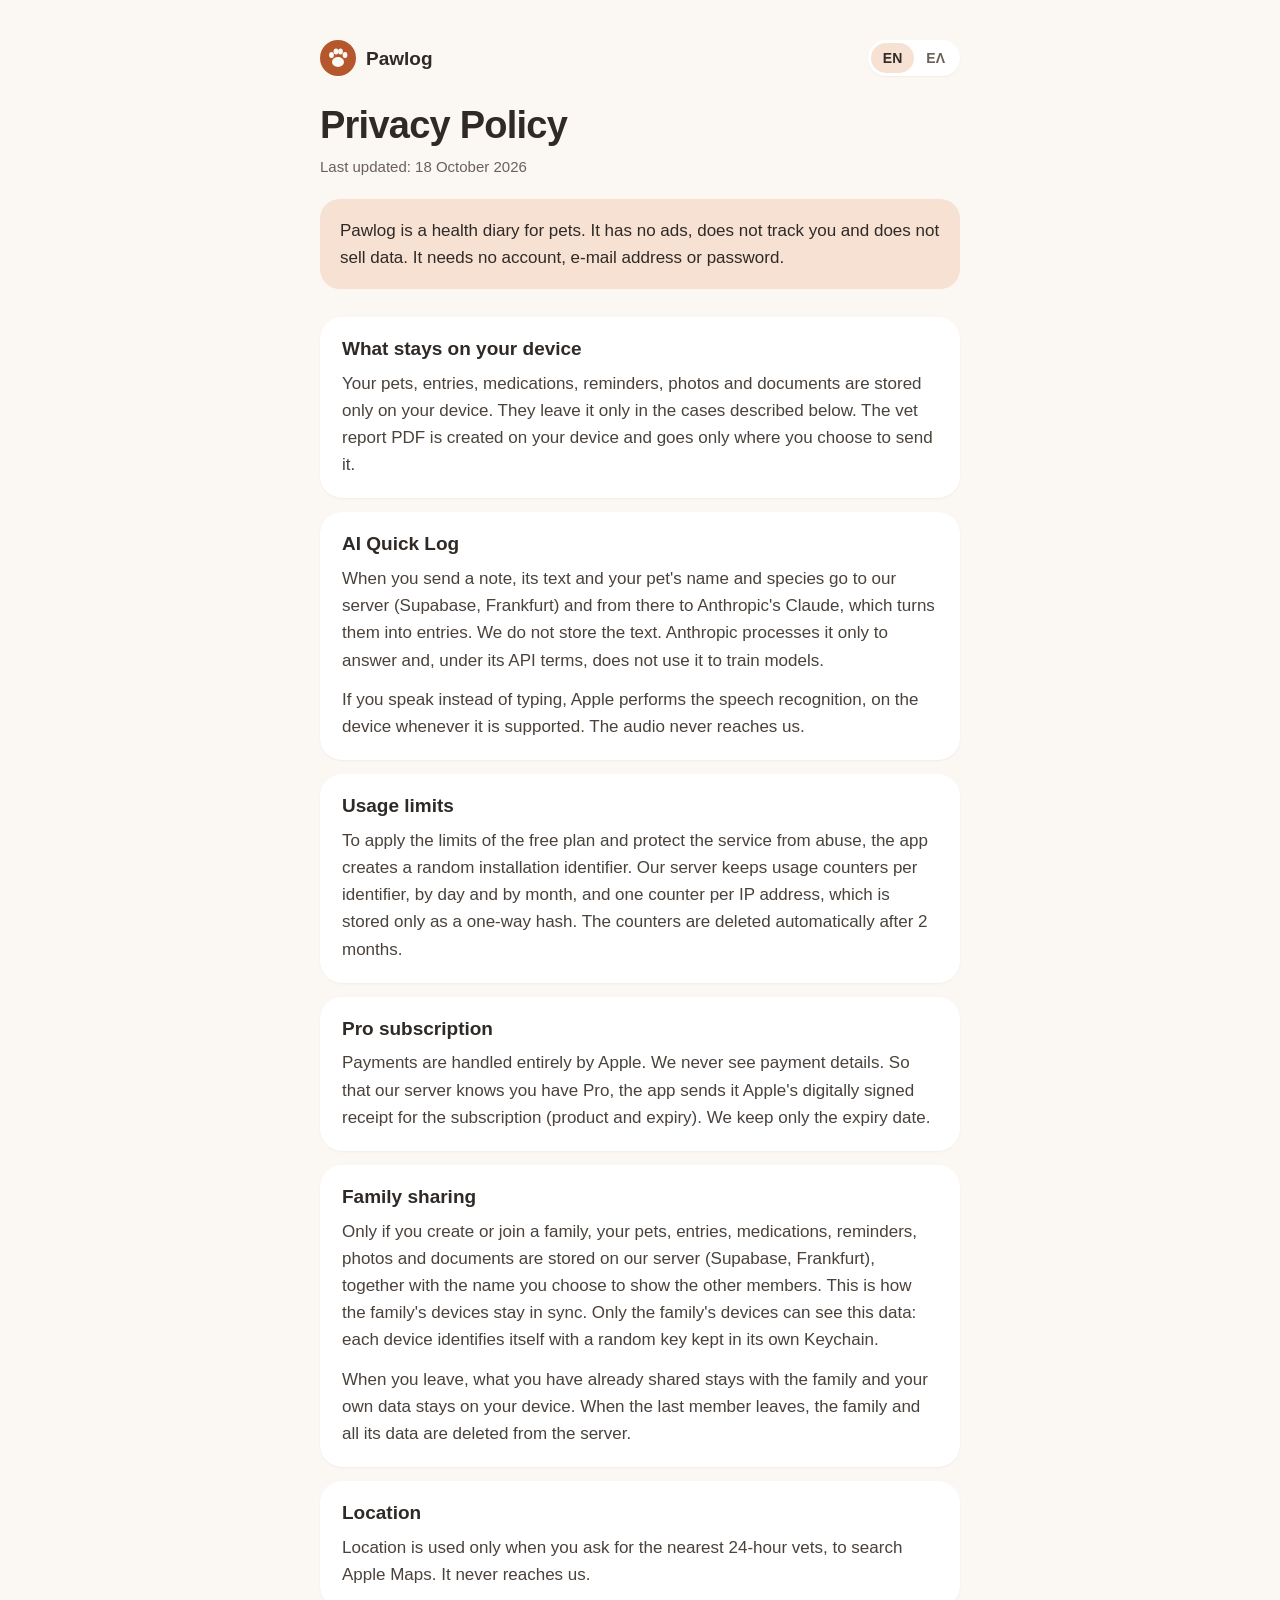
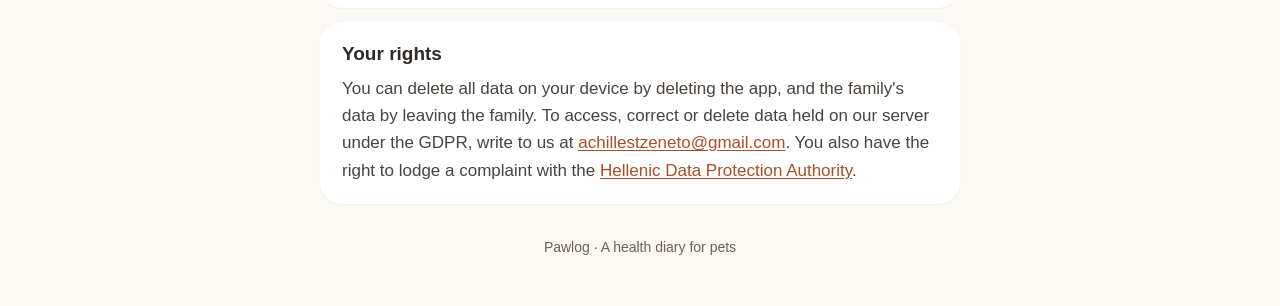
==== privacy.html @ 6c59931b "Add contact e-mail and bilingual privacy page for GitHub Pages - privacy.md: GDPR contact e-mail - d" ====
<!doctype html>
<html lang="en" data-lang="en">
<head>
<meta charset="utf-8">
<meta name="viewport" content="width=device-width, initial-scale=1, viewport-fit=cover">
<title>Privacy Policy · Pawlog</title>
<meta name="description" content="How Pawlog handles your data and your pet's.">
<!-- English and Greek. The Greek text matches Pawlog/Resources/privacy.md, which the app shows. Keep them in step. -->
<style>
  :root {
    color-scheme: light dark;
    --ground: #FBF7F2;
    --card: #FFFFFF;
    --ink: #2F2A26;
    --body: #4A423B;
    --muted: #6B6158;
    --accent: #B5562C;
    --link: #A94E27;
    --tint: #F7E1D3;
    --rule: rgba(47, 42, 38, 0.08);
  }
  @media (prefers-color-scheme: dark) {
    :root {
      --ground: #1C1917;
      --card: #26221F;
      --ink: #F5EFE9;
      --body: #D9D0C7;
      --muted: #A89A8C;
      --accent: #E07A4B;
      --link: #F08D5E;
      --tint: #3A2A21;
      --rule: rgba(245, 239, 233, 0.1);
    }
  }
  * { box-sizing: border-box; }
  html { -webkit-text-size-adjust: 100%; }
  body {
    margin: 0;
    background: var(--ground);
    color: var(--body);
    font: 17px/1.6 -apple-system, BlinkMacSystemFont, "SF Pro Text", "Segoe UI", Roboto, "Helvetica Neue", Arial, sans-serif;
  }
  main {
    max-width: 680px;
    margin: 0 auto;
    padding: max(40px, env(safe-area-inset-top)) 20px max(48px, env(safe-area-inset-bottom));
  }
  .brand {
    display: flex;
    align-items: center;
    gap: 10px;
    color: var(--ink);
    font: 800 19px/1 ui-rounded, "SF Pro Rounded", -apple-system, sans-serif;
    margin-bottom: 28px;
  }
  .brand svg { width: 36px; height: 36px; flex: none; }
  h1 {
    color: var(--ink);
    font: 800 clamp(30px, 7vw, 38px)/1.12 ui-rounded, "SF Pro Rounded", -apple-system, sans-serif;
    letter-spacing: -0.02em;
    margin: 0 0 8px;
  }
  .updated { color: var(--muted); font-size: 15px; margin: 0 0 20px; }
  .lead {
    background: var(--tint);
    color: var(--ink);
    border-radius: 20px;
    padding: 18px 20px;
    margin: 0 0 28px;
  }
  section {
    background: var(--card);
    border-radius: 22px;
    padding: 20px 22px;
    margin: 0 0 14px;
    box-shadow: 0 1px 2px rgba(80, 50, 20, 0.05);
  }
  h2 {
    color: var(--ink);
    font: 800 19px/1.3 ui-rounded, "SF Pro Rounded", -apple-system, sans-serif;
    margin: 0 0 8px;
  }
  p { margin: 0 0 12px; }
  section p:last-child { margin-bottom: 0; }
  a { color: var(--link); text-underline-offset: 2px; }
  footer {
    color: var(--muted);
    font-size: 14px;
    text-align: center;
    margin-top: 32px;
  }
  .top {
    display: flex;
    align-items: center;
    justify-content: space-between;
    gap: 12px;
    margin-bottom: 28px;
  }
  .top .brand { margin-bottom: 0; }
  .langs {
    display: inline-flex;
    background: var(--card);
    border-radius: 999px;
    padding: 3px;
    box-shadow: 0 1px 2px rgba(80, 50, 20, 0.05);
  }
  .langs a {
    color: var(--muted);
    font: 700 14px/1 ui-rounded, "SF Pro Rounded", -apple-system, sans-serif;
    text-decoration: none;
    padding: 8px 12px;
    border-radius: 999px;
  }
  .langs a[aria-current="true"] { background: var(--tint); color: var(--ink); }
  html[data-lang="en"] article[lang="el"],
  html[data-lang="el"] article[lang="en"] { display: none; }
</style>
</head>
<body>
<main>
  <div class="top">
    <div class="brand">
    <svg viewBox="0 0 36 36" aria-hidden="true">
      <circle cx="18" cy="18" r="18" fill="#B5562C"/>
      <g fill="#FBF7F2">
        <ellipse cx="18" cy="22" rx="6" ry="5"/>
        <ellipse cx="11.5" cy="15" rx="2.4" ry="3"/>
        <ellipse cx="16" cy="11.5" rx="2.4" ry="3"/>
        <ellipse cx="20.5" cy="11.5" rx="2.4" ry="3"/>
        <ellipse cx="25" cy="15" rx="2.4" ry="3"/>
      </g>
    </svg>
    Pawlog
    </div>
    <nav class="langs" aria-label="Language / Γλώσσα">
      <a href="?lang=en" data-set="en" hreflang="en">EN</a>
      <a href="?lang=el" data-set="el" hreflang="el">ΕΛ</a>
    </nav>
  </div>

  <article lang="en">
    <h1>Privacy Policy</h1>
    <p class="updated">Last updated: 18 October 2026</p>

    <p class="lead">Pawlog is a health diary for pets. It has no ads, does not track you and does not sell data. It needs no account, e-mail address or password.</p>

    <section>
      <h2>What stays on your device</h2>
      <p>Your pets, entries, medications, reminders, photos and documents are stored only on your device. They leave it only in the cases described below. The vet report PDF is created on your device and goes only where you choose to send it.</p>
    </section>

    <section>
      <h2>AI Quick Log</h2>
      <p>When you send a note, its text and your pet's name and species go to our server (Supabase, Frankfurt) and from there to Anthropic's Claude, which turns them into entries. We do not store the text. Anthropic processes it only to answer and, under its API terms, does not use it to train models.</p>
      <p>If you speak instead of typing, Apple performs the speech recognition, on the device whenever it is supported. The audio never reaches us.</p>
    </section>

    <section>
      <h2>Usage limits</h2>
      <p>To apply the limits of the free plan and protect the service from abuse, the app creates a random installation identifier. Our server keeps usage counters per identifier, by day and by month, and one counter per IP address, which is stored only as a one-way hash. The counters are deleted automatically after 2 months.</p>
    </section>

    <section>
      <h2>Pro subscription</h2>
      <p>Payments are handled entirely by Apple. We never see payment details. So that our server knows you have Pro, the app sends it Apple's digitally signed receipt for the subscription (product and expiry). We keep only the expiry date.</p>
    </section>

    <section>
      <h2>Family sharing</h2>
      <p>Only if you create or join a family, your pets, entries, medications, reminders, photos and documents are stored on our server (Supabase, Frankfurt), together with the name you choose to show the other members. This is how the family's devices stay in sync. Only the family's devices can see this data: each device identifies itself with a random key kept in its own Keychain.</p>
      <p>When you leave, what you have already shared stays with the family and your own data stays on your device. When the last member leaves, the family and all its data are deleted from the server.</p>
    </section>

    <section>
      <h2>Location</h2>
      <p>Location is used only when you ask for the nearest 24-hour vets, to search Apple Maps. It never reaches us.</p>
    </section>

    <section>
      <h2>Your rights</h2>
      <p>You can delete all data on your device by deleting the app, and the family's data by leaving the family. To access, correct or delete data held on our server under the GDPR, write to us at <a href="mailto:achillestzeneto@gmail.com">achillestzeneto@gmail.com</a>. You also have the right to lodge a complaint with the <a href="https://www.dpa.gr/en">Hellenic Data Protection Authority</a>.</p>
    </section>

    <footer>Pawlog · A health diary for pets</footer>
  </article>

  <article lang="el">
    <h1>Πολιτική απορρήτου</h1>
    <p class="updated">Τελευταία ενημέρωση: 18 Οκτωβρίου 2026</p>

    <p class="lead">Το Pawlog είναι ημερολόγιο υγείας για κατοικίδια. Δεν έχει διαφημίσεις, δεν σε παρακολουθεί και δεν πουλά δεδομένα. Δεν χρειάζεται λογαριασμό, e-mail ή κωδικό.</p>

    <section>
      <h2>Τι μένει στη συσκευή σου</h2>
      <p>Τα κατοικίδια, οι καταγραφές, τα φάρμακα, οι υπενθυμίσεις, οι φωτογραφίες και τα έγγραφα αποθηκεύονται μόνο στη συσκευή σου. Φεύγουν από αυτήν μόνο στις περιπτώσεις που περιγράφονται παρακάτω. Το PDF για τον κτηνίατρο δημιουργείται στη συσκευή και στέλνεται μόνο όπου επιλέξεις εσύ.</p>
    </section>

    <section>
      <h2>Γρήγορη καταγραφή με AI</h2>
      <p>Όταν πατάς αποστολή, το κείμενο της σημείωσης, το όνομα και το είδος του κατοικιδίου στέλνονται στον server μας (Supabase, Φρανκφούρτη) και από εκεί στο Claude της Anthropic, που τα μετατρέπει σε καταγραφές. Εμείς δεν αποθηκεύουμε το κείμενο. Η Anthropic το επεξεργάζεται μόνο για να απαντήσει και δεν το χρησιμοποιεί για εκπαίδευση μοντέλων, σύμφωνα με τους όρους της για το API.</p>
      <p>Αν μιλήσεις αντί να γράψεις, η αναγνώριση ομιλίας γίνεται από την Apple, στη συσκευή όποτε αυτό υποστηρίζεται. Ο ήχος δεν φτάνει ποτέ σε εμάς.</p>
    </section>

    <section>
      <h2>Όρια χρήσης</h2>
      <p>Για να ισχύουν τα όρια του δωρεάν πλάνου και να προστατεύεται η υπηρεσία από κατάχρηση, η εφαρμογή δημιουργεί ένα τυχαίο αναγνωριστικό εγκατάστασης. Ο server κρατά μετρητές χρήσης ανά αναγνωριστικό και ανά μέρα ή μήνα, καθώς και έναν μετρητή ανά διεύθυνση IP, αποθηκευμένη μόνο ως μη αναστρέψιμο hash. Οι μετρητές διαγράφονται αυτόματα μετά από 2 μήνες.</p>
    </section>

    <section>
      <h2>Συνδρομή Pro</h2>
      <p>Τις πληρωμές τις χειρίζεται αποκλειστικά η Apple, και εμείς δεν βλέπουμε στοιχεία πληρωμής. Για να ξέρει ο server ότι έχεις Pro, η εφαρμογή του στέλνει την ψηφιακά υπογεγραμμένη απόδειξη της Apple για τη συνδρομή (προϊόν και λήξη). Κρατάμε μόνο την ημερομηνία λήξης.</p>
    </section>

    <section>
      <h2>Κοινή χρήση με οικογένεια</h2>
      <p>Αν δημιουργήσεις ή μπεις σε οικογένεια, τότε μόνο αποθηκεύονται στον server μας (Supabase, Φρανκφούρτη) όλα τα κατοικίδια, οι καταγραφές, τα φάρμακα, οι υπενθυμίσεις, οι φωτογραφίες και τα έγγραφά σου, μαζί με το όνομα που διαλέγεις για τα υπόλοιπα μέλη. Έτσι συγχρονίζονται οι συσκευές της οικογένειας. Τα στοιχεία αυτά τα βλέπουν μόνο οι συσκευές της οικογένειας, γιατί κάθε συσκευή ταυτοποιείται με ένα τυχαίο κλειδί που μένει στο Keychain της.</p>
      <p>Όταν αποχωρείς, όσα έχεις ήδη μοιραστεί μένουν στην οικογένεια και τα δικά σου μένουν στη συσκευή σου. Όταν αποχωρήσει και το τελευταίο μέλος, η οικογένεια και όλα της τα στοιχεία διαγράφονται από τον server.</p>
    </section>

    <section>
      <h2>Τοποθεσία</h2>
      <p>Η τοποθεσία χρησιμοποιείται μόνο όταν ζητάς «Κοντινότερα 24ωρα κτηνιατρεία», για αναζήτηση στους Χάρτες της Apple. Δεν φτάνει σε εμάς.</p>
    </section>

    <section>
      <h2>Τα δικαιώματά σου</h2>
      <p>Μπορείς να διαγράψεις όλα τα τοπικά δεδομένα διαγράφοντας την εφαρμογή, και τα δεδομένα της οικογένειας αποχωρώντας από αυτήν. Για πρόσβαση, διόρθωση ή διαγραφή στοιχείων από τον server, σύμφωνα με τον GDPR, γράψε μας στο <a href="mailto:achillestzeneto@gmail.com">achillestzeneto@gmail.com</a>. Έχεις επίσης δικαίωμα καταγγελίας στην <a href="https://www.dpa.gr">Αρχή Προστασίας Δεδομένων Προσωπικού Χαρακτήρα</a>.</p>
    </section>

    <footer>Pawlog · Ημερολόγιο υγείας για κατοικίδια</footer>
  </article>
</main>
<script>
  // Language: ?lang=el|en, then the last choice, then the browser's language. English if nothing matches.
  (function () {
    var titles = { en: "Privacy Policy · Pawlog", el: "Πολιτική απορρήτου · Pawlog" };
    function stored() { try { return localStorage.getItem("pawlog-lang"); } catch (e) { return null; } }
    function remember(l) { try { localStorage.setItem("pawlog-lang", l); } catch (e) {} }
    function apply(l) {
      var root = document.documentElement;
      root.lang = l;
      root.setAttribute("data-lang", l);
      document.title = titles[l];
      document.querySelectorAll(".langs a").forEach(function (a) {
        a.setAttribute("aria-current", a.dataset.set === l ? "true" : "false");
      });
    }
    var param = new URLSearchParams(location.search).get("lang");
    var browser = (navigator.language || "").toLowerCase().indexOf("el") === 0 ? "el" : "en";
    var lang = titles[param] ? param : (titles[stored()] ? stored() : browser);
    apply(lang);
    document.querySelectorAll(".langs a").forEach(function (a) {
      a.addEventListener("click", function (e) {
        e.preventDefault();
        var l = a.dataset.set;
        apply(l);
        remember(l);
        history.replaceState(null, "", "?lang=" + l);
      });
    });
  })();
</script>
</body>
</html>
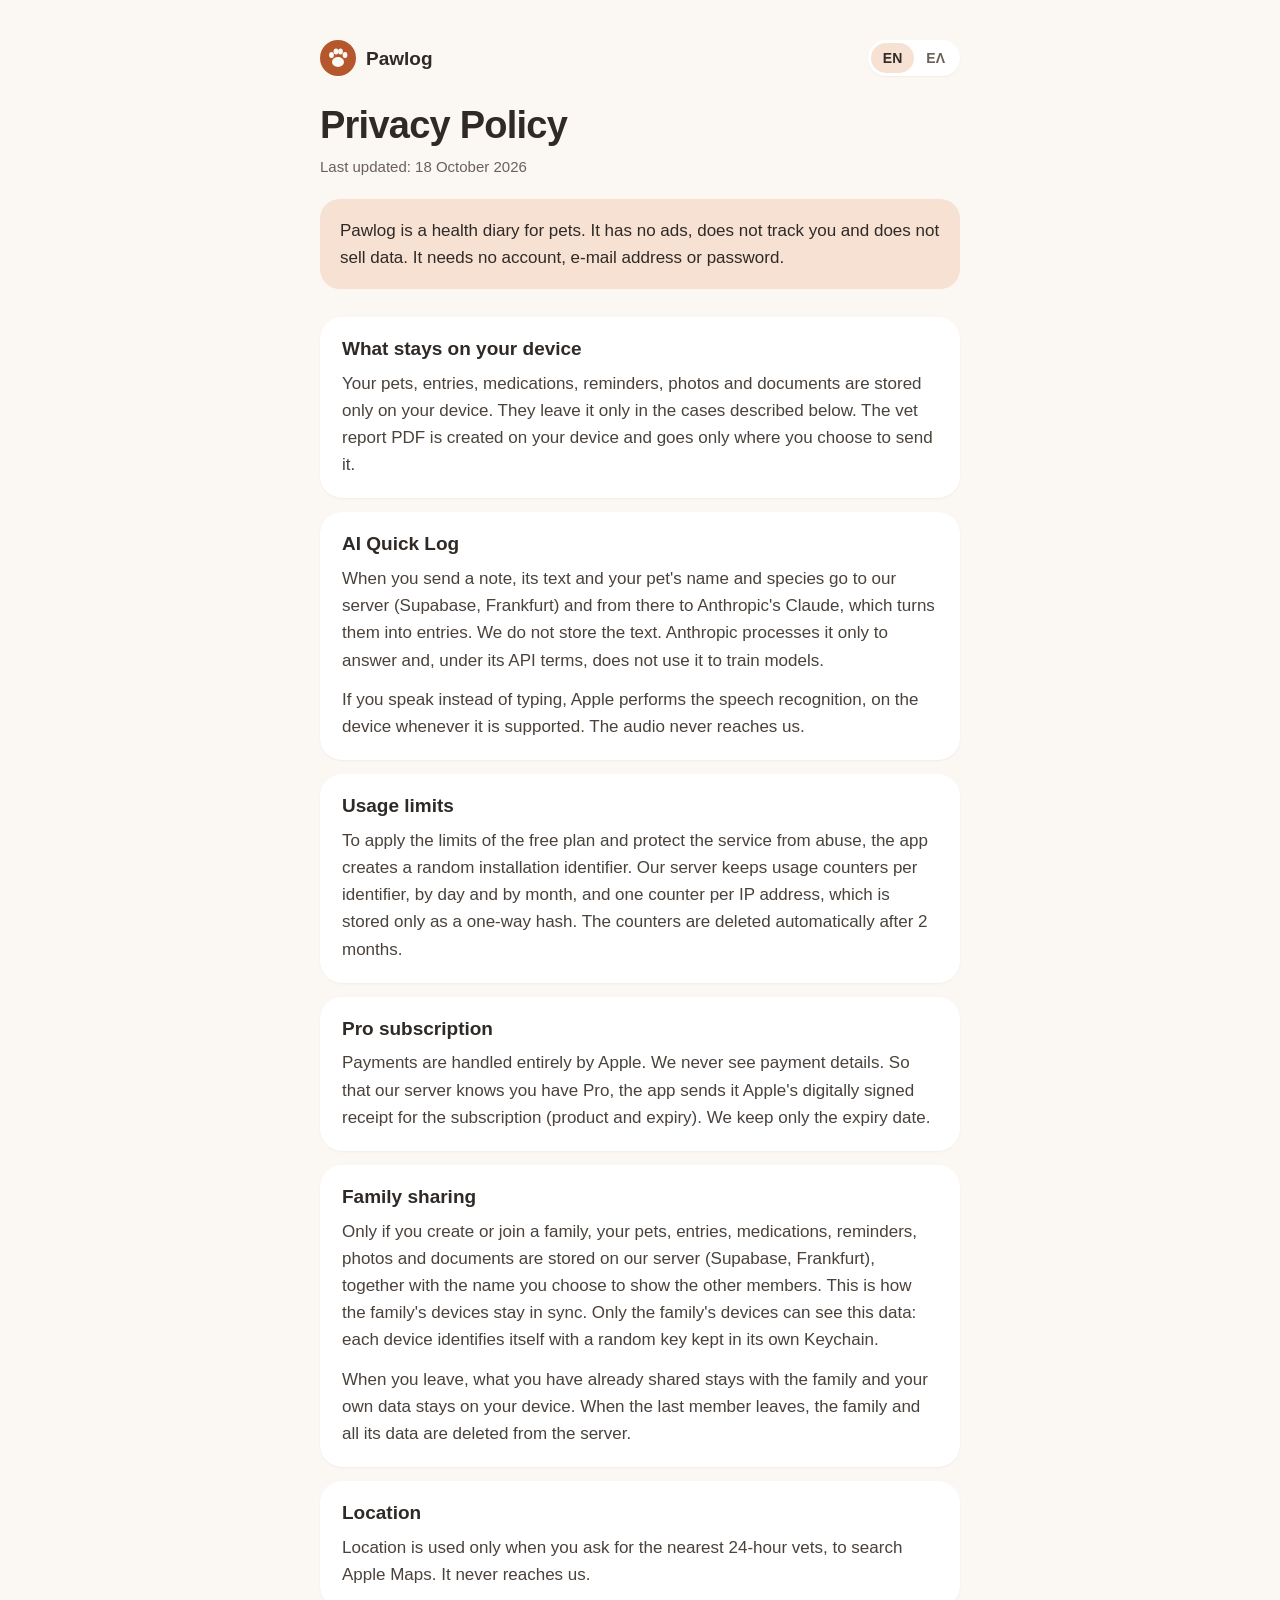
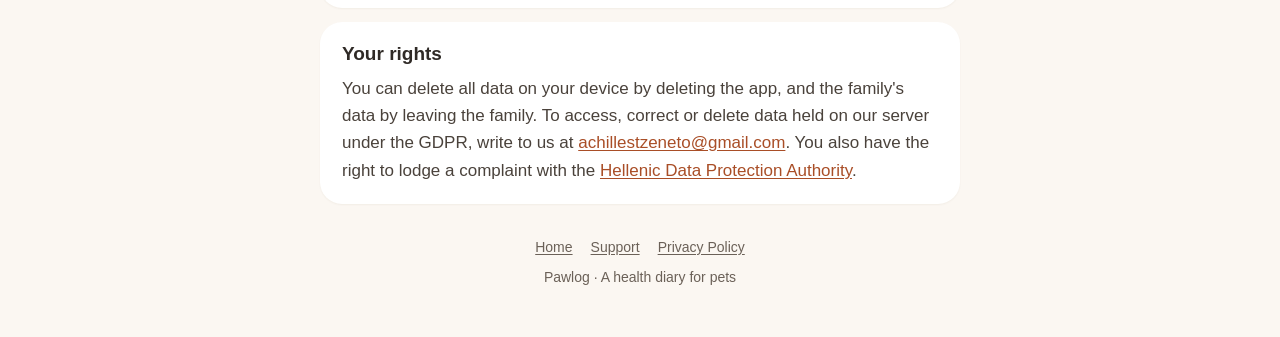
==== commit f5cad1fe: "Add home and support pages for GitHub Pages - docs/index.html: bilingual landing page (Marketing URL" ====
--- a/privacy.html
+++ b/privacy.html
@@ -1,125 +1,17 @@
 <!doctype html>
-<html lang="en" data-lang="en">
+<html lang="en" data-lang="en" data-title-en="Privacy Policy · Pawlog" data-title-el="Πολιτική απορρήτου · Pawlog">
 <head>
 <meta charset="utf-8">
 <meta name="viewport" content="width=device-width, initial-scale=1, viewport-fit=cover">
 <title>Privacy Policy · Pawlog</title>
 <meta name="description" content="How Pawlog handles your data and your pet's.">
-<!-- English and Greek. The Greek text matches Pawlog/Resources/privacy.md, which the app shows. Keep them in step. -->
-<style>
-  :root {
-    color-scheme: light dark;
-    --ground: #FBF7F2;
-    --card: #FFFFFF;
-    --ink: #2F2A26;
-    --body: #4A423B;
-    --muted: #6B6158;
-    --accent: #B5562C;
-    --link: #A94E27;
-    --tint: #F7E1D3;
-    --rule: rgba(47, 42, 38, 0.08);
-  }
-  @media (prefers-color-scheme: dark) {
-    :root {
-      --ground: #1C1917;
-      --card: #26221F;
-      --ink: #F5EFE9;
-      --body: #D9D0C7;
-      --muted: #A89A8C;
-      --accent: #E07A4B;
-      --link: #F08D5E;
-      --tint: #3A2A21;
-      --rule: rgba(245, 239, 233, 0.1);
-    }
-  }
-  * { box-sizing: border-box; }
-  html { -webkit-text-size-adjust: 100%; }
-  body {
-    margin: 0;
-    background: var(--ground);
-    color: var(--body);
-    font: 17px/1.6 -apple-system, BlinkMacSystemFont, "SF Pro Text", "Segoe UI", Roboto, "Helvetica Neue", Arial, sans-serif;
-  }
-  main {
-    max-width: 680px;
-    margin: 0 auto;
-    padding: max(40px, env(safe-area-inset-top)) 20px max(48px, env(safe-area-inset-bottom));
-  }
-  .brand {
-    display: flex;
-    align-items: center;
-    gap: 10px;
-    color: var(--ink);
-    font: 800 19px/1 ui-rounded, "SF Pro Rounded", -apple-system, sans-serif;
-    margin-bottom: 28px;
-  }
-  .brand svg { width: 36px; height: 36px; flex: none; }
-  h1 {
-    color: var(--ink);
-    font: 800 clamp(30px, 7vw, 38px)/1.12 ui-rounded, "SF Pro Rounded", -apple-system, sans-serif;
-    letter-spacing: -0.02em;
-    margin: 0 0 8px;
-  }
-  .updated { color: var(--muted); font-size: 15px; margin: 0 0 20px; }
-  .lead {
-    background: var(--tint);
-    color: var(--ink);
-    border-radius: 20px;
-    padding: 18px 20px;
-    margin: 0 0 28px;
-  }
-  section {
-    background: var(--card);
-    border-radius: 22px;
-    padding: 20px 22px;
-    margin: 0 0 14px;
-    box-shadow: 0 1px 2px rgba(80, 50, 20, 0.05);
-  }
-  h2 {
-    color: var(--ink);
-    font: 800 19px/1.3 ui-rounded, "SF Pro Rounded", -apple-system, sans-serif;
-    margin: 0 0 8px;
-  }
-  p { margin: 0 0 12px; }
-  section p:last-child { margin-bottom: 0; }
-  a { color: var(--link); text-underline-offset: 2px; }
-  footer {
-    color: var(--muted);
-    font-size: 14px;
-    text-align: center;
-    margin-top: 32px;
-  }
-  .top {
-    display: flex;
-    align-items: center;
-    justify-content: space-between;
-    gap: 12px;
-    margin-bottom: 28px;
-  }
-  .top .brand { margin-bottom: 0; }
-  .langs {
-    display: inline-flex;
-    background: var(--card);
-    border-radius: 999px;
-    padding: 3px;
-    box-shadow: 0 1px 2px rgba(80, 50, 20, 0.05);
-  }
-  .langs a {
-    color: var(--muted);
-    font: 700 14px/1 ui-rounded, "SF Pro Rounded", -apple-system, sans-serif;
-    text-decoration: none;
-    padding: 8px 12px;
-    border-radius: 999px;
-  }
-  .langs a[aria-current="true"] { background: var(--tint); color: var(--ink); }
-  html[data-lang="en"] article[lang="el"],
-  html[data-lang="el"] article[lang="en"] { display: none; }
-</style>
+<link rel="stylesheet" href="site.css">
+<!-- The Greek text matches Pawlog/Resources/privacy.md, which the app shows. Keep them in step. -->
 </head>
 <body>
 <main>
   <div class="top">
-    <div class="brand">
+    <a class="brand" href="index.html" data-keep-lang>
     <svg viewBox="0 0 36 36" aria-hidden="true">
       <circle cx="18" cy="18" r="18" fill="#B5562C"/>
       <g fill="#FBF7F2">
@@ -131,7 +23,7 @@
       </g>
     </svg>
     Pawlog
-    </div>
+    </a>
     <nav class="langs" aria-label="Language / Γλώσσα">
       <a href="?lang=en" data-set="en" hreflang="en">EN</a>
       <a href="?lang=el" data-set="el" hreflang="el">ΕΛ</a>
@@ -181,7 +73,11 @@
       <p>You can delete all data on your device by deleting the app, and the family's data by leaving the family. To access, correct or delete data held on our server under the GDPR, write to us at <a href="mailto:achillestzeneto@gmail.com">achillestzeneto@gmail.com</a>. You also have the right to lodge a complaint with the <a href="https://www.dpa.gr/en">Hellenic Data Protection Authority</a>.</p>
     </section>
 
-    <footer>Pawlog · A health diary for pets</footer>
+
+    <footer>
+      <nav><a href="index.html" data-keep-lang>Home</a><a href="support.html" data-keep-lang>Support</a><a href="privacy.html" data-keep-lang>Privacy Policy</a></nav>
+      Pawlog · A health diary for pets
+    </footer>
   </article>
 
   <article lang="el">
@@ -227,38 +123,13 @@
       <p>Μπορείς να διαγράψεις όλα τα τοπικά δεδομένα διαγράφοντας την εφαρμογή, και τα δεδομένα της οικογένειας αποχωρώντας από αυτήν. Για πρόσβαση, διόρθωση ή διαγραφή στοιχείων από τον server, σύμφωνα με τον GDPR, γράψε μας στο <a href="mailto:achillestzeneto@gmail.com">achillestzeneto@gmail.com</a>. Έχεις επίσης δικαίωμα καταγγελίας στην <a href="https://www.dpa.gr">Αρχή Προστασίας Δεδομένων Προσωπικού Χαρακτήρα</a>.</p>
     </section>
 
-    <footer>Pawlog · Ημερολόγιο υγείας για κατοικίδια</footer>
+
+    <footer>
+      <nav><a href="index.html" data-keep-lang>Αρχική</a><a href="support.html" data-keep-lang>Υποστήριξη</a><a href="privacy.html" data-keep-lang>Απόρρητο</a></nav>
+      Pawlog · Ημερολόγιο υγείας για κατοικίδια
+    </footer>
   </article>
 </main>
-<script>
-  // Language: ?lang=el|en, then the last choice, then the browser's language. English if nothing matches.
-  (function () {
-    var titles = { en: "Privacy Policy · Pawlog", el: "Πολιτική απορρήτου · Pawlog" };
-    function stored() { try { return localStorage.getItem("pawlog-lang"); } catch (e) { return null; } }
-    function remember(l) { try { localStorage.setItem("pawlog-lang", l); } catch (e) {} }
-    function apply(l) {
-      var root = document.documentElement;
-      root.lang = l;
-      root.setAttribute("data-lang", l);
-      document.title = titles[l];
-      document.querySelectorAll(".langs a").forEach(function (a) {
-        a.setAttribute("aria-current", a.dataset.set === l ? "true" : "false");
-      });
-    }
-    var param = new URLSearchParams(location.search).get("lang");
-    var browser = (navigator.language || "").toLowerCase().indexOf("el") === 0 ? "el" : "en";
-    var lang = titles[param] ? param : (titles[stored()] ? stored() : browser);
-    apply(lang);
-    document.querySelectorAll(".langs a").forEach(function (a) {
-      a.addEventListener("click", function (e) {
-        e.preventDefault();
-        var l = a.dataset.set;
-        apply(l);
-        remember(l);
-        history.replaceState(null, "", "?lang=" + l);
-      });
-    });
-  })();
-</script>
+<script src="site.js"></script>
 </body>
 </html>
--- a/site.css
+++ b/site.css
@@ -0,0 +1,158 @@
+  :root {
+    color-scheme: light dark;
+    --ground: #FBF7F2;
+    --card: #FFFFFF;
+    --ink: #2F2A26;
+    --body: #4A423B;
+    --muted: #6B6158;
+    --accent: #B5562C;
+    --link: #A94E27;
+    --tint: #F7E1D3;
+    --rule: rgba(47, 42, 38, 0.08);
+  }
+  @media (prefers-color-scheme: dark) {
+    :root {
+      --ground: #1C1917;
+      --card: #26221F;
+      --ink: #F5EFE9;
+      --body: #D9D0C7;
+      --muted: #A89A8C;
+      --accent: #E07A4B;
+      --link: #F08D5E;
+      --tint: #3A2A21;
+      --rule: rgba(245, 239, 233, 0.1);
+    }
+  }
+  * { box-sizing: border-box; }
+  html { -webkit-text-size-adjust: 100%; }
+  body {
+    margin: 0;
+    background: var(--ground);
+    color: var(--body);
+    font: 17px/1.6 -apple-system, BlinkMacSystemFont, "SF Pro Text", "Segoe UI", Roboto, "Helvetica Neue", Arial, sans-serif;
+  }
+  main {
+    max-width: 680px;
+    margin: 0 auto;
+    padding: max(40px, env(safe-area-inset-top)) 20px max(48px, env(safe-area-inset-bottom));
+  }
+  .brand {
+    display: flex;
+    align-items: center;
+    gap: 10px;
+    color: var(--ink);
+    font: 800 19px/1 ui-rounded, "SF Pro Rounded", -apple-system, sans-serif;
+    margin-bottom: 28px;
+  }
+  .brand svg { width: 36px; height: 36px; flex: none; }
+  h1 {
+    color: var(--ink);
+    font: 800 clamp(30px, 7vw, 38px)/1.12 ui-rounded, "SF Pro Rounded", -apple-system, sans-serif;
+    letter-spacing: -0.02em;
+    margin: 0 0 8px;
+  }
+  .updated { color: var(--muted); font-size: 15px; margin: 0 0 20px; }
+  .lead {
+    background: var(--tint);
+    color: var(--ink);
+    border-radius: 20px;
+    padding: 18px 20px;
+    margin: 0 0 28px;
+  }
+  section {
+    background: var(--card);
+    border-radius: 22px;
+    padding: 20px 22px;
+    margin: 0 0 14px;
+    box-shadow: 0 1px 2px rgba(80, 50, 20, 0.05);
+  }
+  h2 {
+    color: var(--ink);
+    font: 800 19px/1.3 ui-rounded, "SF Pro Rounded", -apple-system, sans-serif;
+    margin: 0 0 8px;
+  }
+  p { margin: 0 0 12px; }
+  section p:last-child { margin-bottom: 0; }
+  a { color: var(--link); text-underline-offset: 2px; }
+  footer {
+    color: var(--muted);
+    font-size: 14px;
+    text-align: center;
+    margin-top: 32px;
+  }
+  .top {
+    display: flex;
+    align-items: center;
+    justify-content: space-between;
+    gap: 12px;
+    margin-bottom: 28px;
+  }
+  .top .brand { margin-bottom: 0; }
+  .langs {
+    display: inline-flex;
+    background: var(--card);
+    border-radius: 999px;
+    padding: 3px;
+    box-shadow: 0 1px 2px rgba(80, 50, 20, 0.05);
+  }
+  .langs a {
+    color: var(--muted);
+    font: 700 14px/1 ui-rounded, "SF Pro Rounded", -apple-system, sans-serif;
+    text-decoration: none;
+    padding: 8px 12px;
+    border-radius: 999px;
+  }
+  .langs a[aria-current="true"] { background: var(--tint); color: var(--ink); }
+  html[data-lang="en"] article[lang="el"],
+  html[data-lang="el"] article[lang="en"] { display: none; }
+  .brand { text-decoration: none; }
+  footer nav { display: flex; justify-content: center; flex-wrap: wrap; gap: 6px 18px; margin-bottom: 8px; }
+  footer nav a { color: var(--muted); }
+  details {
+    background: var(--card);
+    border-radius: 22px;
+    padding: 16px 22px;
+    margin: 0 0 10px;
+    box-shadow: 0 1px 2px rgba(80, 50, 20, 0.05);
+  }
+  summary {
+    color: var(--ink);
+    font: 800 17px/1.35 ui-rounded, "SF Pro Rounded", -apple-system, sans-serif;
+    cursor: pointer;
+    list-style: none;
+    display: flex;
+    justify-content: space-between;
+    gap: 12px;
+  }
+  summary::-webkit-details-marker { display: none; }
+  summary::after { content: "+"; color: var(--accent); font-size: 20px; line-height: 1; }
+  details[open] summary::after { content: "−"; }
+  details[open] summary { margin-bottom: 10px; }
+  details p:last-child { margin-bottom: 0; }
+  h3 {
+    color: var(--ink);
+    font: 800 22px/1.25 ui-rounded, "SF Pro Rounded", -apple-system, sans-serif;
+    margin: 30px 0 12px;
+  }
+  .contact { text-align: center; }
+  .button {
+    display: inline-block;
+    background: var(--accent);
+    color: #FFFFFF;
+    font: 700 16px/1 ui-rounded, "SF Pro Rounded", -apple-system, sans-serif;
+    text-decoration: none;
+    padding: 14px 22px;
+    border-radius: 999px;
+    margin-top: 4px;
+  }
+  .features { list-style: none; padding: 0; margin: 0; display: grid; gap: 10px; }
+  .features li { display: flex; gap: 12px; align-items: flex-start; }
+  .features li::before {
+    content: "";
+    flex: none;
+    width: 10px; height: 10px;
+    margin-top: 9px;
+    border-radius: 50%;
+    background: var(--accent);
+  }
+  .features b { color: var(--ink); }
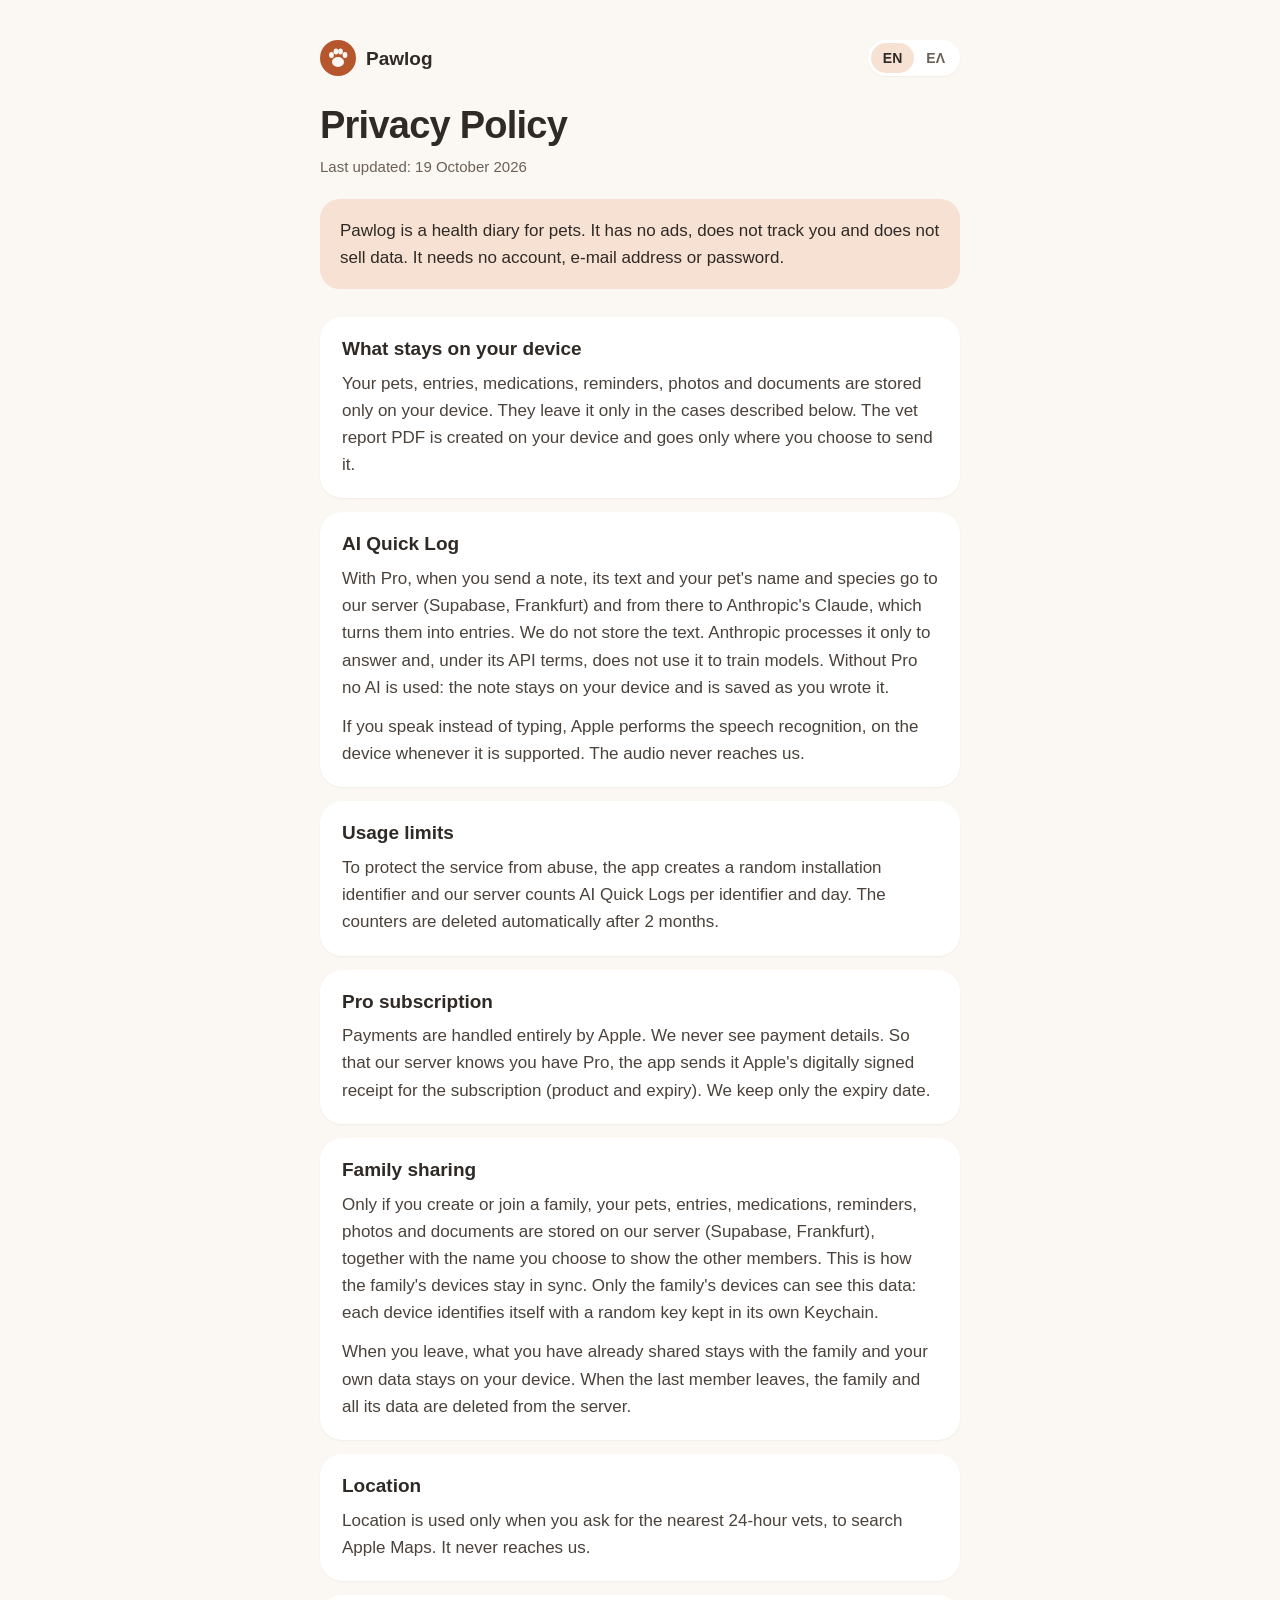
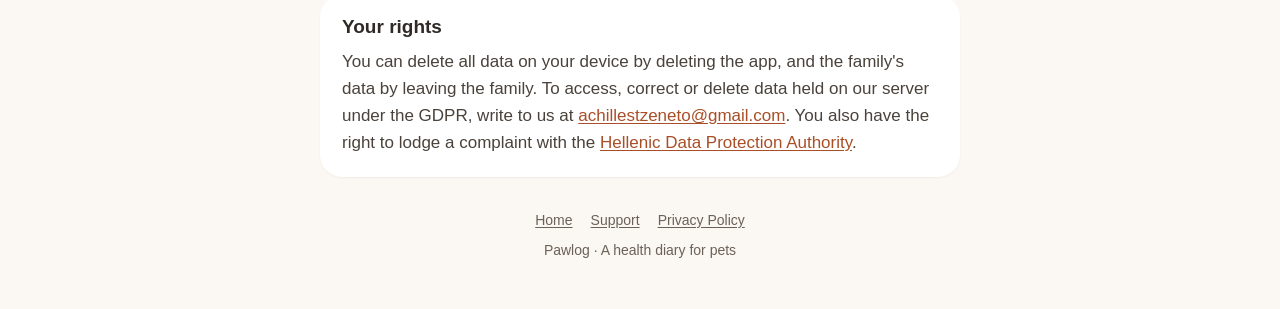
==== commit e9dab9f5: "Free plan without AI; plus button for Quick Log - Tab bar Quick Log button shows a plus instead of t" ====
--- a/privacy.html
+++ b/privacy.html
@@ -32,7 +32,7 @@
 
   <article lang="en">
     <h1>Privacy Policy</h1>
-    <p class="updated">Last updated: 18 October 2026</p>
+    <p class="updated">Last updated: 19 October 2026</p>
 
     <p class="lead">Pawlog is a health diary for pets. It has no ads, does not track you and does not sell data. It needs no account, e-mail address or password.</p>
 
@@ -43,13 +43,13 @@
 
     <section>
       <h2>AI Quick Log</h2>
-      <p>When you send a note, its text and your pet's name and species go to our server (Supabase, Frankfurt) and from there to Anthropic's Claude, which turns them into entries. We do not store the text. Anthropic processes it only to answer and, under its API terms, does not use it to train models.</p>
+      <p>With Pro, when you send a note, its text and your pet's name and species go to our server (Supabase, Frankfurt) and from there to Anthropic's Claude, which turns them into entries. We do not store the text. Anthropic processes it only to answer and, under its API terms, does not use it to train models. Without Pro no AI is used: the note stays on your device and is saved as you wrote it.</p>
       <p>If you speak instead of typing, Apple performs the speech recognition, on the device whenever it is supported. The audio never reaches us.</p>
     </section>
 
     <section>
       <h2>Usage limits</h2>
-      <p>To apply the limits of the free plan and protect the service from abuse, the app creates a random installation identifier. Our server keeps usage counters per identifier, by day and by month, and one counter per IP address, which is stored only as a one-way hash. The counters are deleted automatically after 2 months.</p>
+      <p>To protect the service from abuse, the app creates a random installation identifier and our server counts AI Quick Logs per identifier and day. The counters are deleted automatically after 2 months.</p>
     </section>
 
     <section>
@@ -82,7 +82,7 @@
 
   <article lang="el">
     <h1>Πολιτική απορρήτου</h1>
-    <p class="updated">Τελευταία ενημέρωση: 18 Οκτωβρίου 2026</p>
+    <p class="updated">Τελευταία ενημέρωση: 19 Οκτωβρίου 2026</p>
 
     <p class="lead">Το Pawlog είναι ημερολόγιο υγείας για κατοικίδια. Δεν έχει διαφημίσεις, δεν σε παρακολουθεί και δεν πουλά δεδομένα. Δεν χρειάζεται λογαριασμό, e-mail ή κωδικό.</p>
 
@@ -93,13 +93,13 @@
 
     <section>
       <h2>Γρήγορη καταγραφή με AI</h2>
-      <p>Όταν πατάς αποστολή, το κείμενο της σημείωσης, το όνομα και το είδος του κατοικιδίου στέλνονται στον server μας (Supabase, Φρανκφούρτη) και από εκεί στο Claude της Anthropic, που τα μετατρέπει σε καταγραφές. Εμείς δεν αποθηκεύουμε το κείμενο. Η Anthropic το επεξεργάζεται μόνο για να απαντήσει και δεν το χρησιμοποιεί για εκπαίδευση μοντέλων, σύμφωνα με τους όρους της για το API.</p>
+      <p>Με το Pro, όταν πατάς αποστολή, το κείμενο της σημείωσης, το όνομα και το είδος του κατοικιδίου στέλνονται στον server μας (Supabase, Φρανκφούρτη) και από εκεί στο Claude της Anthropic, που τα μετατρέπει σε καταγραφές. Εμείς δεν αποθηκεύουμε το κείμενο. Η Anthropic το επεξεργάζεται μόνο για να απαντήσει και δεν το χρησιμοποιεί για εκπαίδευση μοντέλων, σύμφωνα με τους όρους της για το API. Χωρίς Pro δεν χρησιμοποιείται AI: η σημείωση μένει στη συσκευή και αποθηκεύεται όπως τη γράφεις.</p>
       <p>Αν μιλήσεις αντί να γράψεις, η αναγνώριση ομιλίας γίνεται από την Apple, στη συσκευή όποτε αυτό υποστηρίζεται. Ο ήχος δεν φτάνει ποτέ σε εμάς.</p>
     </section>
 
     <section>
       <h2>Όρια χρήσης</h2>
-      <p>Για να ισχύουν τα όρια του δωρεάν πλάνου και να προστατεύεται η υπηρεσία από κατάχρηση, η εφαρμογή δημιουργεί ένα τυχαίο αναγνωριστικό εγκατάστασης. Ο server κρατά μετρητές χρήσης ανά αναγνωριστικό και ανά μέρα ή μήνα, καθώς και έναν μετρητή ανά διεύθυνση IP, αποθηκευμένη μόνο ως μη αναστρέψιμο hash. Οι μετρητές διαγράφονται αυτόματα μετά από 2 μήνες.</p>
+      <p>Για να προστατεύεται η υπηρεσία από κατάχρηση, η εφαρμογή δημιουργεί ένα τυχαίο αναγνωριστικό εγκατάστασης και ο server μετρά τις γρήγορες καταγραφές με AI ανά αναγνωριστικό και μέρα. Οι μετρητές διαγράφονται αυτόματα μετά από 2 μήνες.</p>
     </section>
 
     <section>
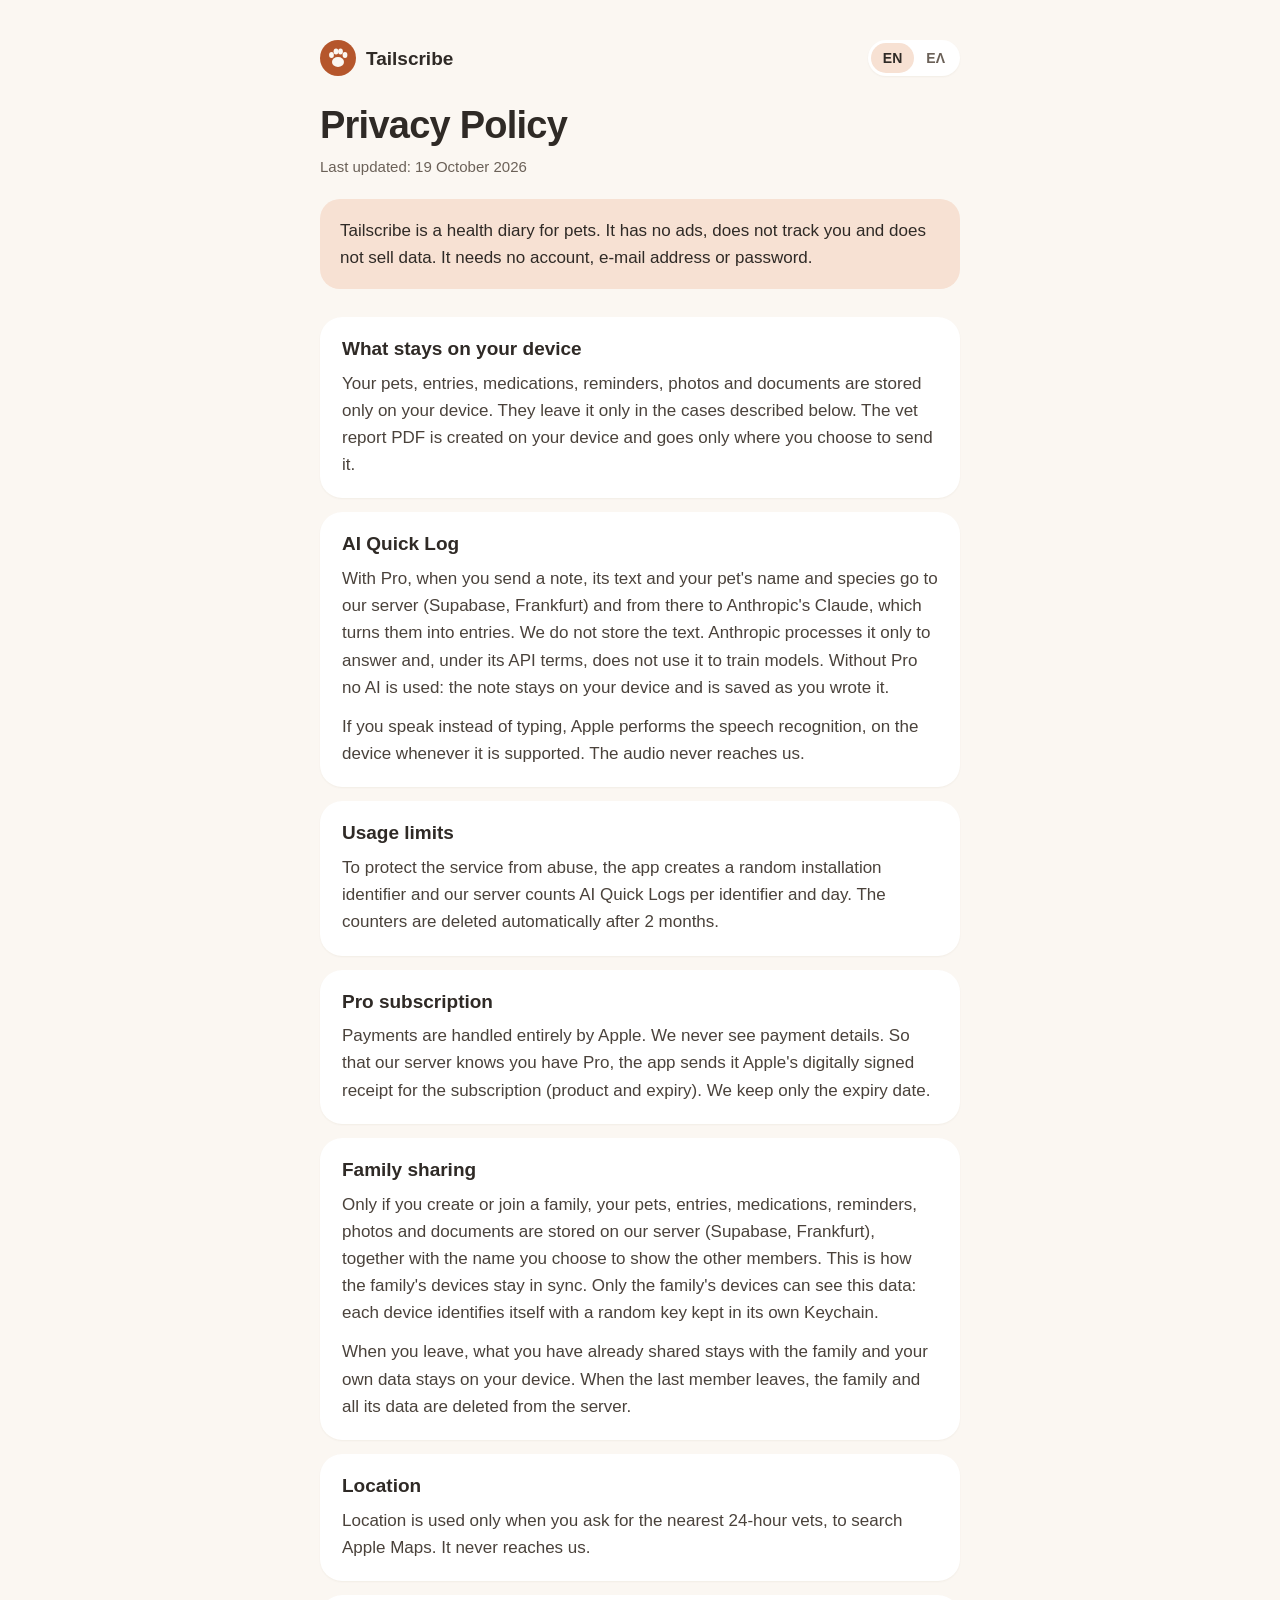
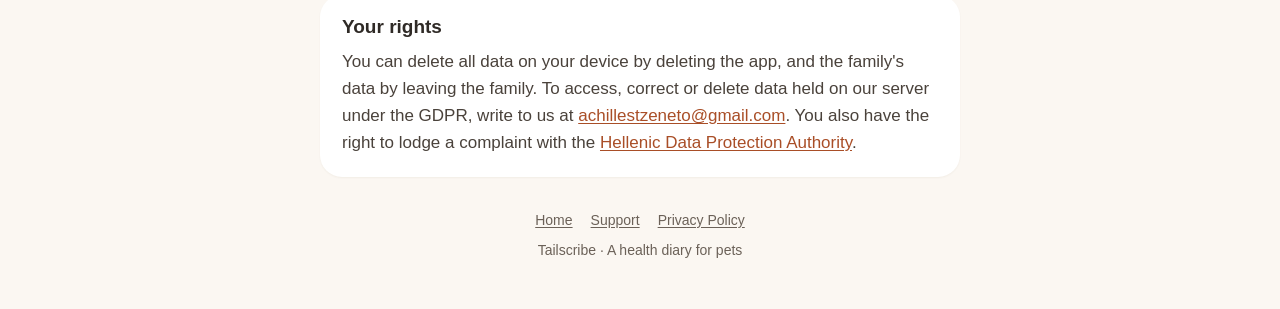
==== commit 5565c3f9: "Rename to Tailscribe Co-Authored-By: Claude Opus 5.5 <noreply@anthropic.com>" ====
--- a/privacy.html
+++ b/privacy.html
@@ -1,10 +1,10 @@
 <!doctype html>
-<html lang="en" data-lang="en" data-title-en="Privacy Policy · Pawlog" data-title-el="Πολιτική απορρήτου · Pawlog">
+<html lang="en" data-lang="en" data-title-en="Privacy Policy · Tailscribe" data-title-el="Πολιτική απορρήτου · Tailscribe">
 <head>
 <meta charset="utf-8">
 <meta name="viewport" content="width=device-width, initial-scale=1, viewport-fit=cover">
-<title>Privacy Policy · Pawlog</title>
-<meta name="description" content="How Pawlog handles your data and your pet's.">
+<title>Privacy Policy · Tailscribe</title>
+<meta name="description" content="How Tailscribe handles your data and your pet's.">
 <link rel="stylesheet" href="site.css">
 <!-- The Greek text matches Pawlog/Resources/privacy.md, which the app shows. Keep them in step. -->
 </head>
@@ -22,7 +22,7 @@
         <ellipse cx="25" cy="15" rx="2.4" ry="3"/>
       </g>
     </svg>
-    Pawlog
+    Tailscribe
     </a>
     <nav class="langs" aria-label="Language / Γλώσσα">
       <a href="?lang=en" data-set="en" hreflang="en">EN</a>
@@ -34,7 +34,7 @@
     <h1>Privacy Policy</h1>
     <p class="updated">Last updated: 19 October 2026</p>
 
-    <p class="lead">Pawlog is a health diary for pets. It has no ads, does not track you and does not sell data. It needs no account, e-mail address or password.</p>
+    <p class="lead">Tailscribe is a health diary for pets. It has no ads, does not track you and does not sell data. It needs no account, e-mail address or password.</p>
 
     <section>
       <h2>What stays on your device</h2>
@@ -76,7 +76,7 @@
 
     <footer>
       <nav><a href="index.html" data-keep-lang>Home</a><a href="support.html" data-keep-lang>Support</a><a href="privacy.html" data-keep-lang>Privacy Policy</a></nav>
-      Pawlog · A health diary for pets
+      Tailscribe · A health diary for pets
     </footer>
   </article>
 
@@ -84,7 +84,7 @@
     <h1>Πολιτική απορρήτου</h1>
     <p class="updated">Τελευταία ενημέρωση: 19 Οκτωβρίου 2026</p>
 
-    <p class="lead">Το Pawlog είναι ημερολόγιο υγείας για κατοικίδια. Δεν έχει διαφημίσεις, δεν σε παρακολουθεί και δεν πουλά δεδομένα. Δεν χρειάζεται λογαριασμό, e-mail ή κωδικό.</p>
+    <p class="lead">Το Tailscribe είναι ημερολόγιο υγείας για κατοικίδια. Δεν έχει διαφημίσεις, δεν σε παρακολουθεί και δεν πουλά δεδομένα. Δεν χρειάζεται λογαριασμό, e-mail ή κωδικό.</p>
 
     <section>
       <h2>Τι μένει στη συσκευή σου</h2>
@@ -126,7 +126,7 @@
 
     <footer>
       <nav><a href="index.html" data-keep-lang>Αρχική</a><a href="support.html" data-keep-lang>Υποστήριξη</a><a href="privacy.html" data-keep-lang>Απόρρητο</a></nav>
-      Pawlog · Ημερολόγιο υγείας για κατοικίδια
+      Tailscribe · Ημερολόγιο υγείας για κατοικίδια
     </footer>
   </article>
 </main>
